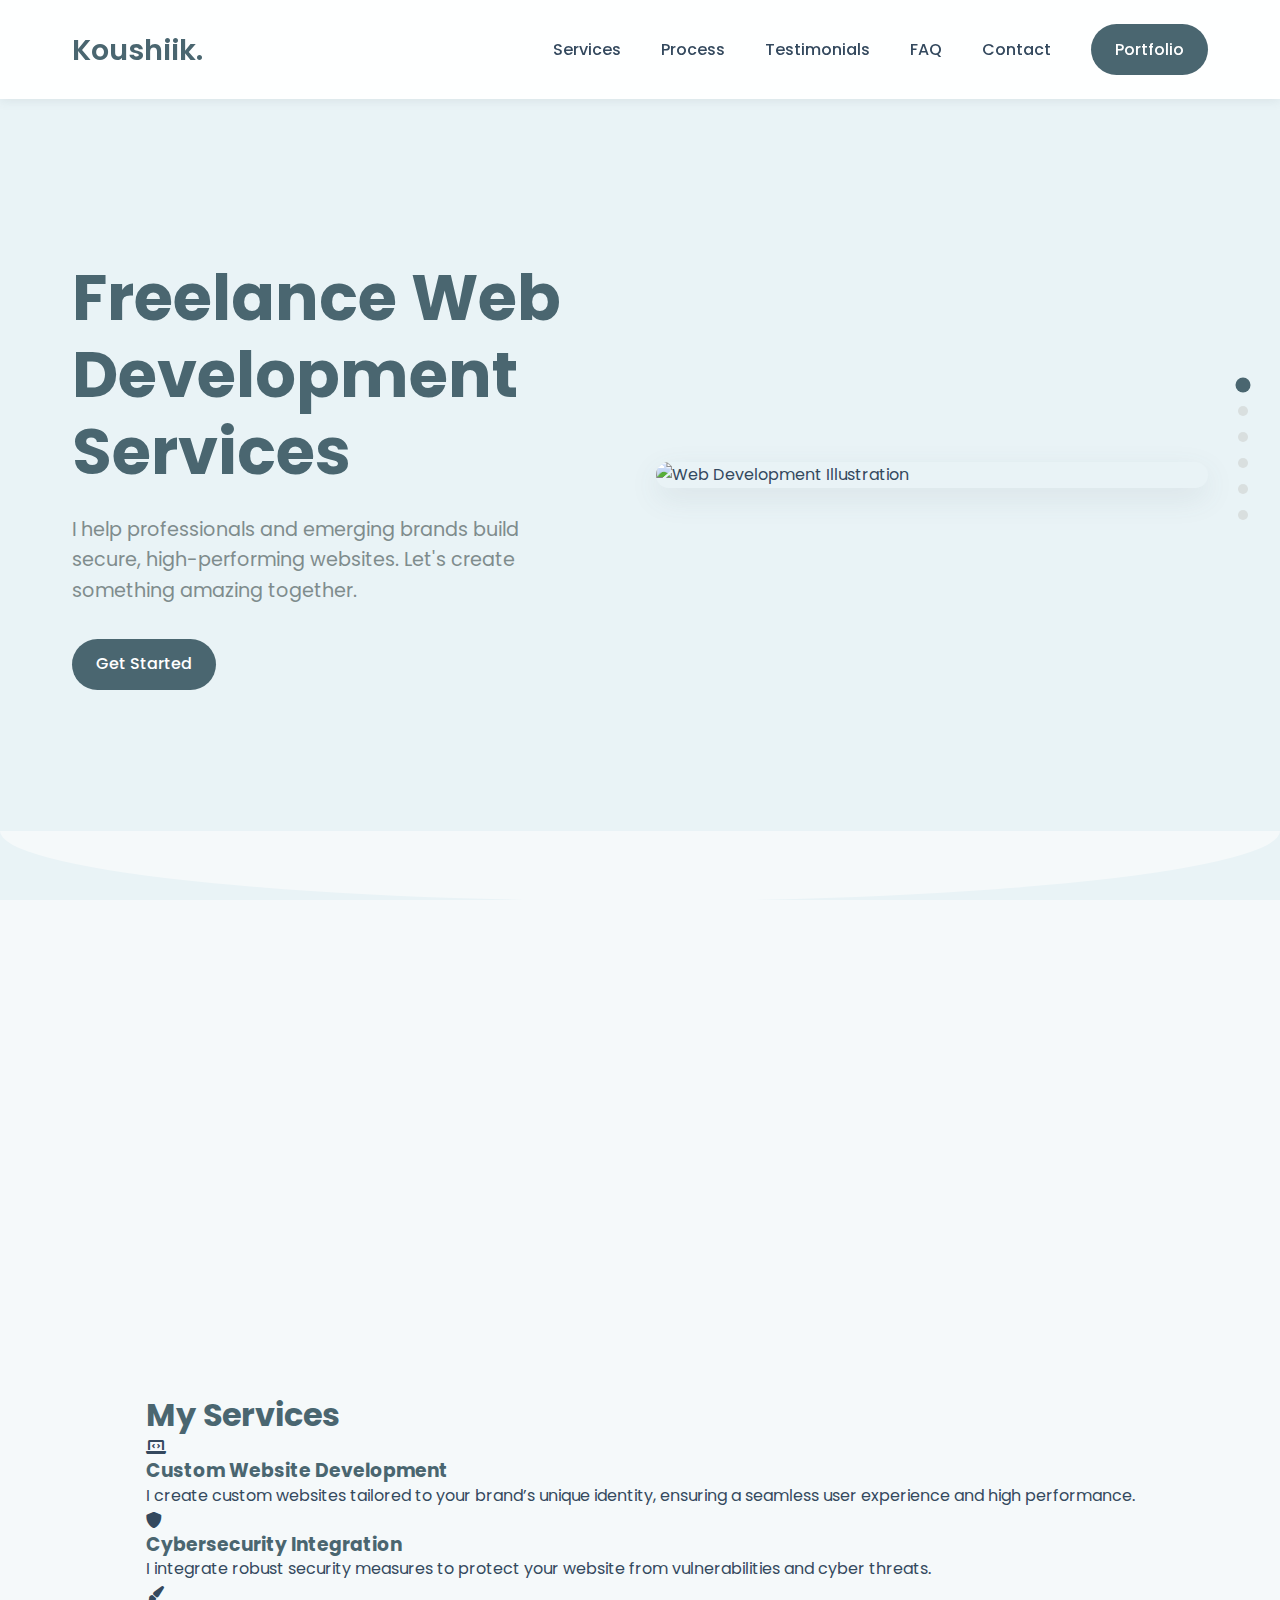
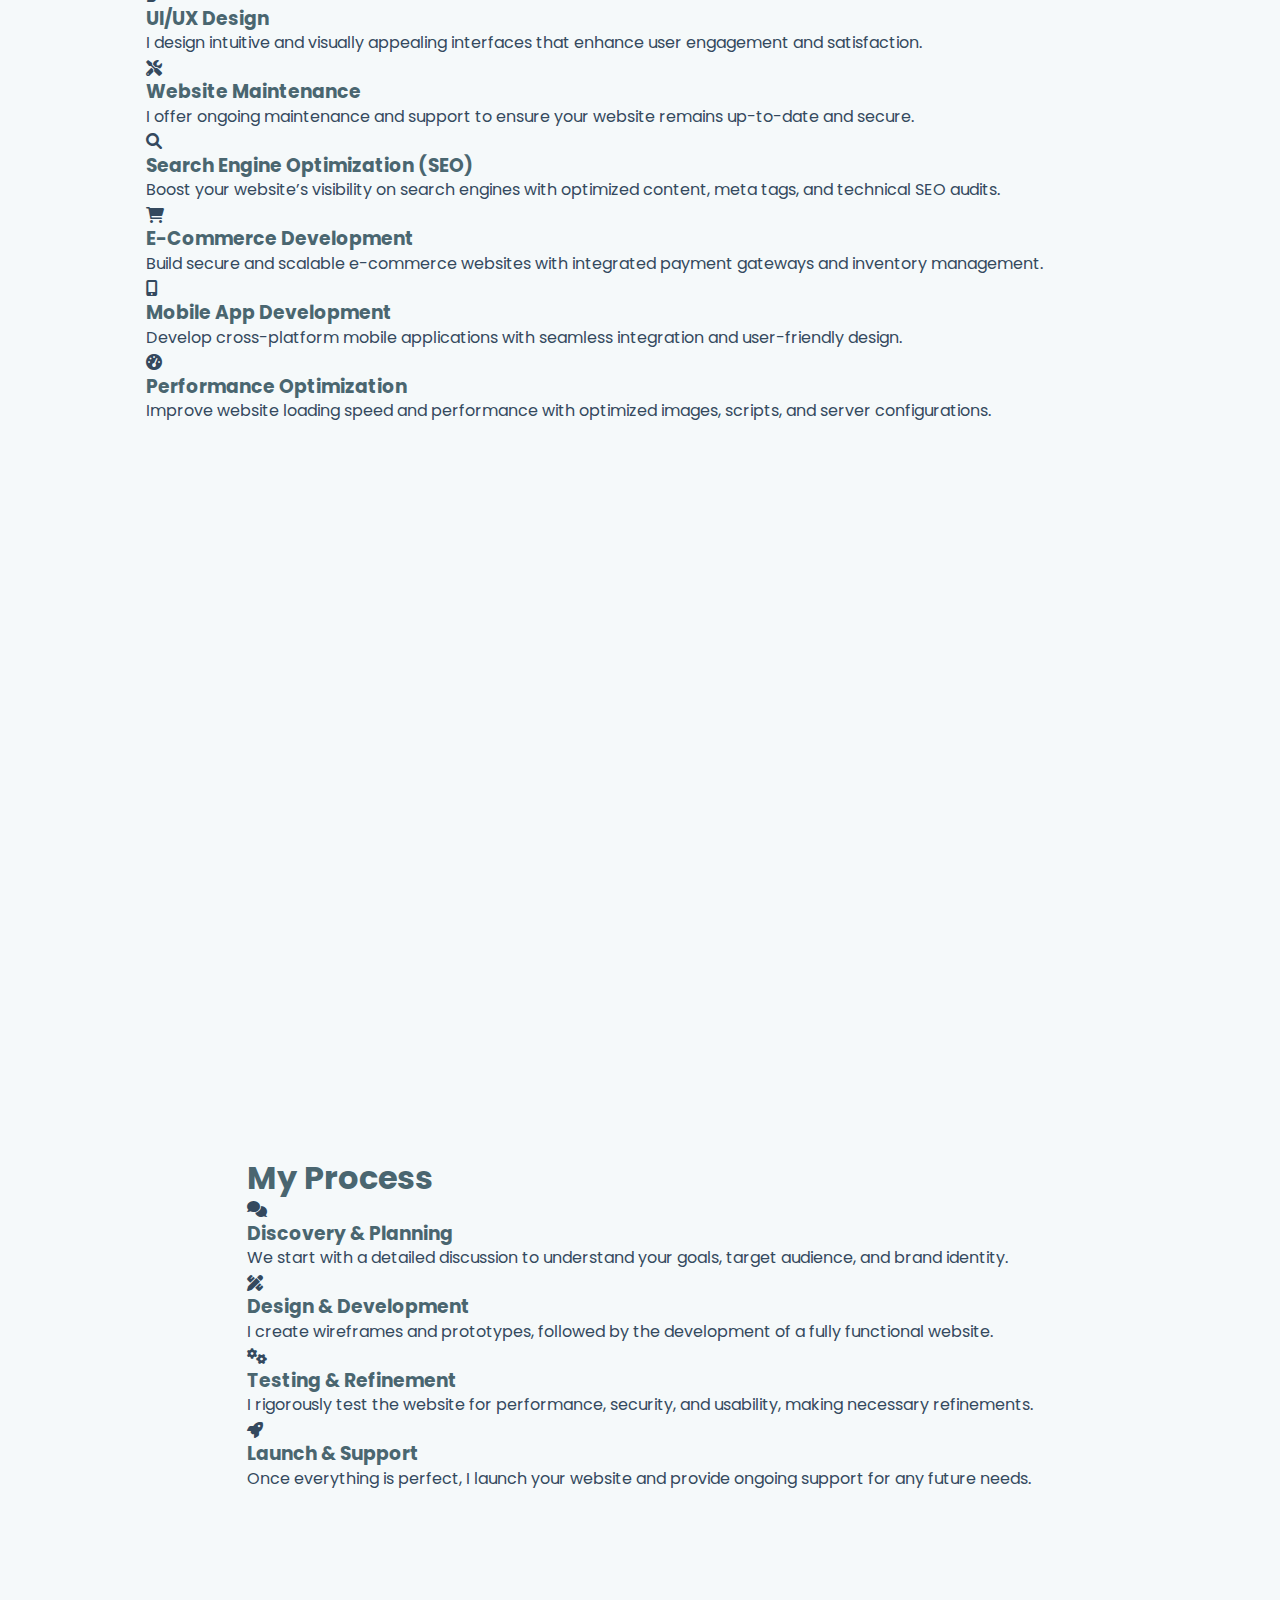
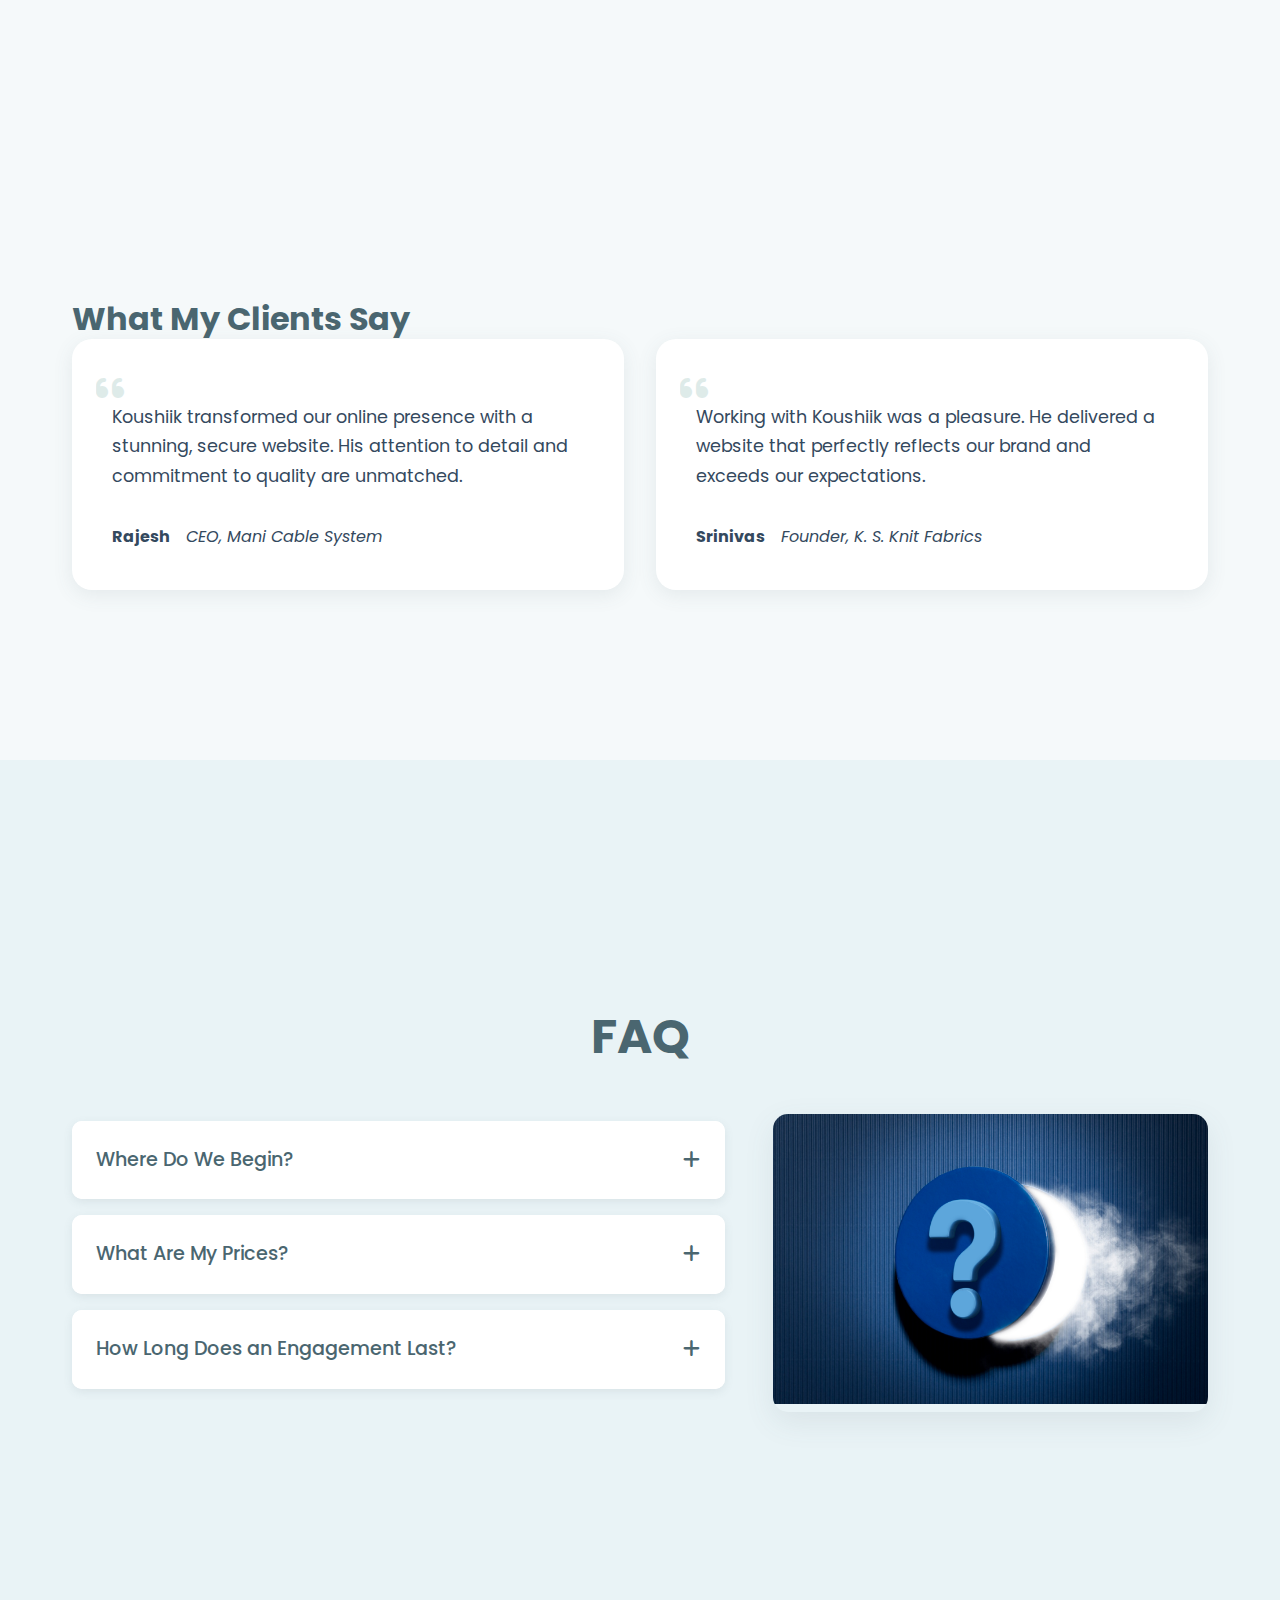
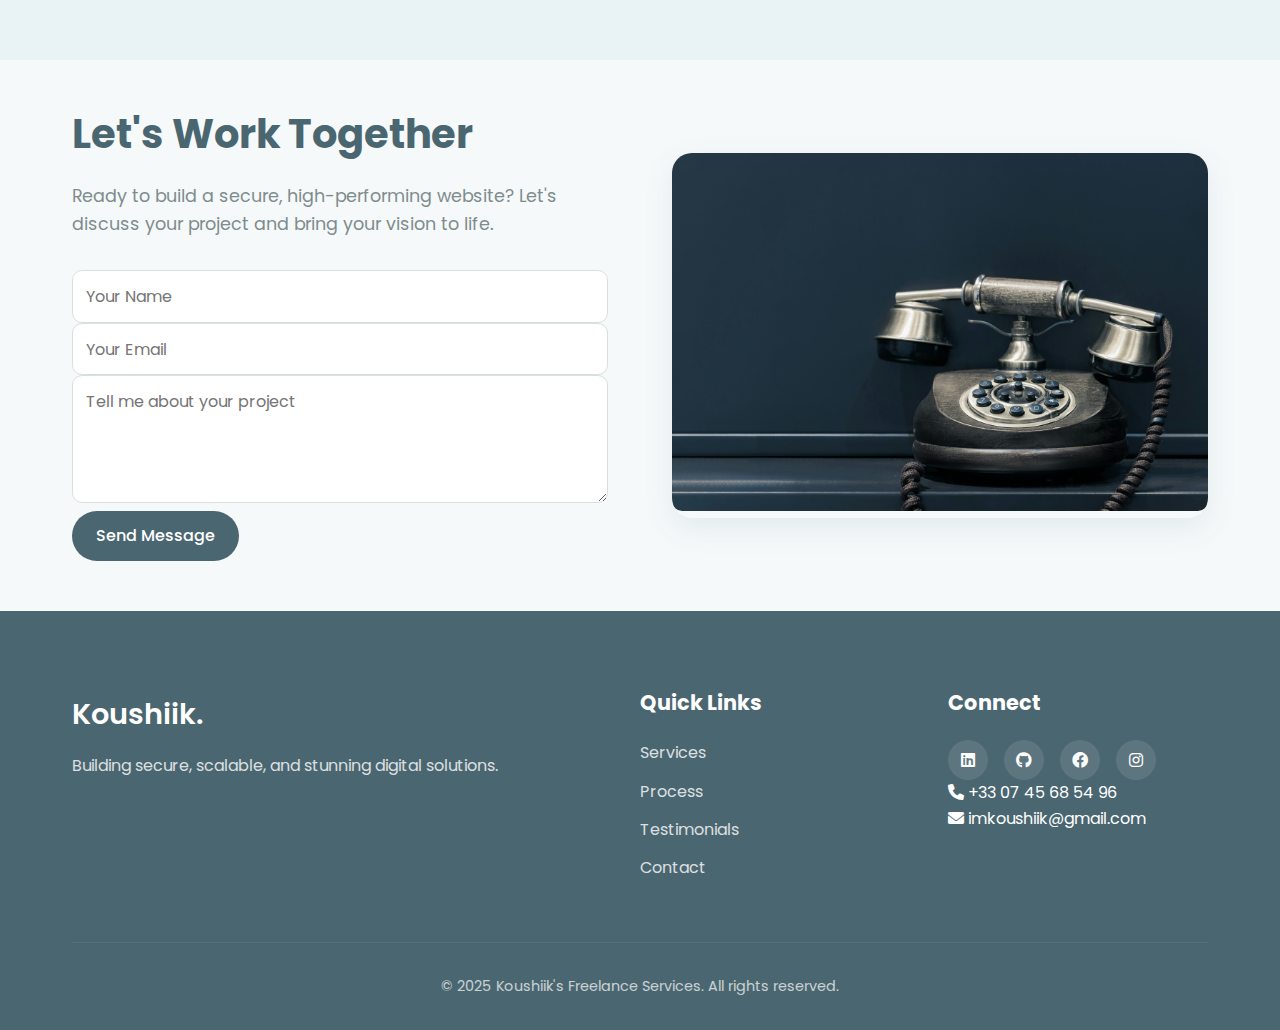
==== freelance.html @ 13364541 "New" ====
<!DOCTYPE html>
<html lang="en">
<head>
    <meta charset="UTF-8">
    <meta name="viewport" content="width=device-width, initial-scale=1.0">
    <title>Koushiik's Freelance Services | Web Development & Cybersecurity</title>
    <meta name="description" content="Freelance web developer and cybersecurity professional helping businesses build secure, high-performing websites. Let's create something amazing together.">
    <meta name="keywords" content="freelance web developer, cybersecurity, secure websites, web design, brand identity, professional developer">
    <meta name="author" content="Koushiik">
    <link rel="icon" type="image/png" href="/favicon.png">
    <link rel="apple-touch-icon" sizes="180x180" href="/apple-touch-icon.png">
    <link rel="canonical" href="https://yourwebsite.com/freelance">
    <link rel="stylesheet" href="styles.css">
    <link rel="stylesheet" href="https://cdnjs.cloudflare.com/ajax/libs/font-awesome/6.0.0/css/all.min.css">
    <link rel="preconnect" href="https://fonts.googleapis.com">
    <link rel="preconnect" href="https://fonts.gstatic.com" crossorigin>
    <link href="https://fonts.googleapis.com/css2?family=Poppins:wght@300;400;500;600;700&display=swap" rel="stylesheet">
</head>
<body>
    <!-- Section Navigation Dots -->
    <div class="section-dots">
        <div class="dot active" data-section="hero"></div>
        <div class="dot" data-section="services"></div>
        <div class="dot" data-section="process"></div>
        <div class="dot" data-section="feedback"></div>
        <div class="dot" data-section="faq"></div>
        <div class="dot" data-section="contact"></div>
    </div>

    <!-- Scroll to Top Button -->
    <div class="scroll-btn"><i class="fas fa-arrow-up"></i></div>

    <!-- Header -->
    <header>
        <nav>
            <div class="logo">Koushiik.</div>
            <div class="menu-toggle"><i class="fas fa-bars"></i></div>
            <div class="menu">
                <a href="#services">Services</a>
                <a href="#process">Process</a>
                <a href="#feedback">Testimonials</a>
                <a href="#faq">FAQ</a>
                <a href="#contact">Contact</a>
                <a href="index.html" class="btn primary-btn">Portfolio</a>
            </div>
        </nav>
    </header>

    <!-- Hero Section -->
    <section id="hero" class="hero">
        <div class="container">
            <div class="hero-container">
                <div class="hero-content">
                    <h1>Freelance Web Development Services</h1>
                    <p>I help professionals and emerging brands build secure, high-performing websites. Let's create something amazing together.</p>
                    <a href="#contact" class="btn primary-btn">Get Started</a>
                </div>
                <div class="hero-img">
                    <img src="img/web.jpg" alt="Web Development Illustration">
                </div>
            </div>
        </div>
        <div class="section-transition wave-transition"></div>
    </section>

    <!-- Services Section -->
    <section id="services" class="services">
        <div class="container">
            <h1>My Services</h1>
            <div class="services-grid">
                <div class="service-card">
                    <div class="service-icon"><i class="fas fa-laptop-code"></i></div>
                    <h3>Custom Website Development</h3>
                    <p>I create custom websites tailored to your brand’s unique identity, ensuring a seamless user experience and high performance.</p>
                </div>
                <div class="service-card">
                    <div class="service-icon"><i class="fas fa-shield-alt"></i></div>
                    <h3>Cybersecurity Integration</h3>
                    <p>I integrate robust security measures to protect your website from vulnerabilities and cyber threats.</p>
                </div>
                <div class="service-card">
                    <div class="service-icon"><i class="fas fa-paint-brush"></i></div>
                    <h3>UI/UX Design</h3>
                    <p>I design intuitive and visually appealing interfaces that enhance user engagement and satisfaction.</p>
                </div>
                <div class="service-card">
                    <div class="service-icon"><i class="fas fa-tools"></i></div>
                    <h3>Website Maintenance</h3>
                    <p>I offer ongoing maintenance and support to ensure your website remains up-to-date and secure.</p>
                </div>
                <div class="service-card">
                    <div class="service-icon"><i class="fas fa-search"></i></div>
                    <h3>Search Engine Optimization (SEO)</h3>
                    <p>Boost your website’s visibility on search engines with optimized content, meta tags, and technical SEO audits.</p>
                </div>
                <div class="service-card">
                    <div class="service-icon"><i class="fas fa-shopping-cart"></i></div>
                    <h3>E-Commerce Development</h3>
                    <p>Build secure and scalable e-commerce websites with integrated payment gateways and inventory management.</p>
                </div>
                <div class="service-card">
                    <div class="service-icon"><i class="fas fa-mobile-alt"></i></div>
                    <h3>Mobile App Development</h3>
                    <p>Develop cross-platform mobile applications with seamless integration and user-friendly design.</p>
                </div>
                <div class="service-card">
                    <div class="service-icon"><i class="fas fa-tachometer-alt"></i></div>
                    <h3>Performance Optimization</h3>
                    <p>Improve website loading speed and performance with optimized images, scripts, and server configurations.</p>
                </div>
            </div>
        </div>
    </section>

    <!-- Process Section -->
    <section id="process" class="process">
        <div class="container">
            <h1>My Process</h1>
            <div class="process-steps">
                <div class="step">
                    <div class="step-icon"><i class="fas fa-comments"></i></div>
                    <h3>Discovery & Planning</h3>
                    <p>We start with a detailed discussion to understand your goals, target audience, and brand identity.</p>
                </div>
                <div class="step">
                    <div class="step-icon"><i class="fas fa-pencil-ruler"></i></div>
                    <h3>Design & Development</h3>
                    <p>I create wireframes and prototypes, followed by the development of a fully functional website.</p>
                </div>
                <div class="step">
                    <div class="step-icon"><i class="fas fa-cogs"></i></div>
                    <h3>Testing & Refinement</h3>
                    <p>I rigorously test the website for performance, security, and usability, making necessary refinements.</p>
                </div>
                <div class="step">
                    <div class="step-icon"><i class="fas fa-rocket"></i></div>
                    <h3>Launch & Support</h3>
                    <p>Once everything is perfect, I launch your website and provide ongoing support for any future needs.</p>
                </div>
            </div>
        </div>
    </section>

    <!-- Feedback Section -->
    <section id="feedback" class="feedback">
        <div class="container">
            <h1>What My Clients Say</h1>
            <div class="testimonials-grid">
                <div class="testimonial">
                    <div class="testimonial-quote"><i class="fas fa-quote-left"></i></div>
                    <p class="testimonial-text">Koushiik transformed our online presence with a stunning, secure website. His attention to detail and commitment to quality are unmatched.</p>
                    <div class="testimonial-author">
                        <strong>Rajesh</strong>
                        <em>CEO, Mani Cable System</em>
                    </div>
                </div>
                <div class="testimonial">
                    <div class="testimonial-quote"><i class="fas fa-quote-left"></i></div>
                    <p class="testimonial-text">Working with Koushiik was a pleasure. He delivered a website that perfectly reflects our brand and exceeds our expectations.</p>
                    <div class="testimonial-author">
                        <strong>Srinivas</strong>
                        <em>Founder, K. S. Knit Fabrics</em>
                    </div>
                </div>
            </div>
        </div>
    </section>

    <!-- FAQ Section -->
    <section id="faq" class="faq">
        <div class="container">
            <h2>FAQ</h2>
            <div class="faq-content">
                <ul class="faq-list">
                    <li class="faq-item">
                        <div class="faq-question" onclick="toggleFAQ(this)">
                            <span>Where Do We Begin?</span>
                            <span class="faq-icon"><i class="fas fa-plus"></i></span>
                        </div>
                        <div class="faq-answer">
                            <p>We start with a discovery call to understand your needs, goals, and vision. From there, I'll create a tailored proposal outlining the scope, timeline, and investment for your project.</p>
                        </div>
                    </li>
                    <li class="faq-item">
                        <div class="faq-question" onclick="toggleFAQ(this)">
                            <span>What Are My Prices?</span>
                            <span class="faq-icon"><i class="fas fa-plus"></i></span>
                        </div>
                        <div class="faq-answer">
                            <p>Projects typically range from $1,000 to $5,000 depending on complexity, features required, and timeline. I offer flexible payment plans to accommodate different budgets.</p>
                        </div>
                    </li>
                    <li class="faq-item">
                        <div class="faq-question" onclick="toggleFAQ(this)">
                            <span>How Long Does an Engagement Last?</span>
                            <span class="faq-icon"><i class="fas fa-plus"></i></span>
                        </div>
                        <div class="faq-answer">
                            <p>Most website projects take 4-8 weeks from start to finish, depending on the complexity and how quickly feedback is provided. I'll provide a detailed timeline during our initial consultation.</p>
                        </div>
                    </li>
                </ul>
                <div class="faq-img">
                    <img src="img/Faq.jpg" alt="Person typing on a laptop">
                </div>
            </div>
        </div>
    </section>

    <!-- Contact Section -->
    <section id="contact" class="contact">
        <div class="container">
            <div class="contact-wrapper">
                <div class="contact-content">
                    <h2>Let's Work Together</h2>
                    <p>Ready to build a secure, high-performing website? Let's discuss your project and bring your vision to life.</p>
                    <form action="https://formspree.io/f/movjoozv" method="POST">
                        <div class="form-group">
                            <input type="text" name="name" placeholder="Your Name" required>
                        </div>
                        <div class="form-group">
                            <input type="email" name="email" placeholder="Your Email" required>
                        </div>
                        <div class="form-group">
                            <textarea name="message" placeholder="Tell me about your project" rows="4" required></textarea>
                        </div>
                        <!-- Optional: Custom Subject Line -->
                        <input type="hidden" name="_subject" value="New message from your website - freelance!">
                        <!-- Optional: Honeypot Field for Spam Protection -->
                        <input type="text" name="_gotcha" style="display:none;">
                        <!-- Optional: Redirect to a Thank You Page -->
                        <input type="hidden" name="_next" value="https://koushiik.online/thankyou">
                        <button type="submit" class="btn primary-btn">Send Message</button>
                    </form>
                </div>
                <div class="contact-img">
                    <img src="img/Contact.jpg" alt="Contact Illustration">
                </div>
            </div>
        </div>
    </section>

    <!-- Footer -->
    <footer>
        <div class="container">
            <div class="footer-content">
                <div class="footer-logo">
                    <div class="logo">Koushiik.</div>
                    <p>Building secure, scalable, and stunning digital solutions.</p>
                </div>
                <div class="footer-links">
                    <h3>Quick Links</h3>
                    <ul>
                        <li><a href="#services">Services</a></li>
                        <li><a href="#process">Process</a></li>
                        <li><a href="#feedback">Testimonials</a></li>
                        <li><a href="#contact">Contact</a></li>
                    </ul>
                </div>
                <div class="footer-social">
                    <h3>Connect</h3>
                    <div class="social-icons">
                        <a href="https://www.linkedin.com/in/iamkoushiik/"><i class="fab fa-linkedin"></i></a>
                        <a href="https://github.com/Koushiik-Vadivel"><i class="fab fa-github"></i></a>
                        <a href="https://www.facebook.com/koushiik.vadivel/"><i class="fab fa-facebook"></i></a>
                        <a href="https://www.instagram.com/k.sh.k_v/"><i class="fab fa-instagram"></i></a>
                    </div>
                    <div class="contact-info">
                        <p><i class="fas fa-phone"></i> <a href="tel:+33 0745685496">+33 07 45 68 54 96</a></p>
                        <p><i class="fas fa-envelope"></i> <a href="mailto:imkoushiik@gmail.com">imkoushiik@gmail.com</a></p>
                    </div>
                </div>
            </div>
            <div class="footer-bottom">
                <p>&copy; 2025 Koushiik's Freelance Services. All rights reserved.</p>
            </div>
        </div>
    </footer>
    <script src="script.js"></script>
</body>
</html>
---- styles.css ----
/* Global Styles */
:root {
    --primary: #4a6670;
    --primary-light: #7a96a0;
    --secondary: #d9dfdf;
    --accent: #bfd8d5;
    --light: #e9f3f6;
    --lighter: #f5f9fa;
    --dark: #2c3e50;
    --text: #34495e;
    --text-light: #7f8c8d;
    --shadow: rgba(74, 102, 112, 0.1);
}

* {
    margin: 0;
    padding: 0;
    box-sizing: border-box;
    font-family: 'Poppins', sans-serif;
}

html {
    scroll-behavior: smooth;
}

body {
    color: var(--text);
    line-height: 1.6;
    background-color: var(--lighter);
    overflow-x: hidden;
}

a {
    text-decoration: none;
    color: inherit;
    transition: all 0.3s ease;
}

a:hover {
    color: var(--primary);
}

.container {
    max-width: 1200px;
    margin: 0 auto;
    padding: 0 2rem;
    height: 100%;
    display: flex;
    flex-direction: column;
    justify-content: center;
}

.btn {
    display: inline-block;
    padding: 0.8rem 1.5rem;
    border-radius: 50px;
    font-size: 1rem;
    font-weight: 500;
    cursor: pointer;
    transition: all 0.3s ease;
    border: none;
}

.primary-btn {
    background-color: var(--primary);
    color: white;
}

.primary-btn:hover {
    background-color: var(--primary-light);
    color: white;
    transform: translateY(-3px);
    box-shadow: 0 5px 15px var(--shadow);
}

/* Section Styles */
section {
    min-height: 100vh;
    position: relative;
    display: flex;
    align-items: center;
    overflow: hidden;
    padding: 30px 0;
}

#about {
    min-height: 70vh !important;
}

#resume {
    min-height: 20vh !important;
}

#education {
    min-height: 70vh !important;
}

#stats {
    min-height: 80vh !important;
}

#certifications {
    min-height: 60vh !important;
}

#languages {
    min-height: 50vh !important;
}

#internship {
    min-height: 50vh !important;
}

#contact {
    min-height: 60vh !important;
}

#feedback {
    min-height: 70vh !important;
}

#process {
    min-height: 90vh !important;
}

#services {
    min-height: 180vh !important;
}

h1, h2, h3, h4, h5, h6 {
    color: var(--primary);
    line-height: 1.2;
}

/* Header */
header {
    position: fixed;
    top: 0;
    left: 0;
    width: 100%;
    padding: 1.5rem 0;
    background-color: rgba(255, 255, 255, 0.95);
    z-index: 1000;
    box-shadow: 0 2px 10px var(--shadow);
    transition: all 0.3s ease;
}

header.scrolled {
    padding: 1rem 0;
}

nav {
    display: flex;
    justify-content: space-between;
    align-items: center;
    max-width: 1200px;
    margin: 0 auto;
    padding: 0 2rem;
}

.logo {
    font-size: 1.8rem;
    font-weight: 600;
    color: var(--primary);
}

.menu {
    display: flex;
    gap: 2.5rem;
    align-items: center;
}

.menu a {
    position: relative;
    font-weight: 500;
}

.menu a::after {
    content: '';
    position: absolute;
    bottom: -5px;
    left: 0;
    width: 0;
    height: 2px;
    background-color: var(--primary);
    transition: width 0.3s ease;
}

.menu a:hover::after {
    width: 100%;
}

.menu-toggle {
    display: none;
    font-size: 1.5rem;
    cursor: pointer;
    color: var(--primary);
}

/* Section Navigation Dots */
.section-dots {
    position: fixed;
    right: 2rem;
    top: 50%;
    transform: translateY(-50%);
    display: flex;
    flex-direction: column;
    gap: 1rem;
    z-index: 100;
}

.dot {
    width: 10px;
    height: 10px;
    border-radius: 50%;
    background-color: var(--secondary);
    cursor: pointer;
    transition: all 0.3s ease;
}

.dot.active {
    background-color: var(--primary);
    transform: scale(1.5);
}

/* Scroll Button */
.scroll-btn {
    position: fixed;
    bottom: 2rem;
    right: 2rem;
    width: 50px;
    height: 50px;
    background-color: var(--primary);
    color: white;
    border-radius: 50%;
    display: flex;
    align-items: center;
    justify-content: center;
    cursor: pointer;
    opacity: 0;
    transition: all 0.3s ease;
    z-index: 100;
    box-shadow: 0 4px 10px var(--shadow);
}

.scroll-btn.visible {
    opacity: 1;
}

.scroll-btn:hover {
    background-color: var(--primary-light);
    transform: translateY(-3px);
}

/* Section Transitions */
.section-transition {
    position: absolute;
    bottom: 0;
    left: 0;
    width: 100%;
    height: 70px;
    z-index: 10;
}

.wave-transition {
    background-color: var(--lighter);
    border-radius: 0 0 50% 50% / 0 0 100% 100%;
    transform: translateY(1px);
}

/* Hero Section */
.hero {
    background-color: var(--light);
    padding-top: 80px;
}

.hero-container {
    display: grid;
    grid-template-columns: 1fr 1fr;
    align-items: center;
    gap: 2rem;
}

.hero-content h1 {
    font-size: 4rem;
    margin-bottom: 1.5rem;
}

.hero-content p {
    font-size: 1.2rem;
    margin-bottom: 2rem;
    color: var(--text-light);
    max-width: 90%;
}

.hero-img {
    border-radius: 20px;
    overflow: hidden;
    box-shadow: 0 10px 30px var(--shadow);
    max-height: 70vh;
}

.hero-img img {
    width: 100%;
    height: 100%;
    object-fit: cover;
}

/* About Section */
.about {
    background-color: var(--lighter);
}

.about-container {
    display: grid;
    grid-template-columns: 1fr 1fr;
    align-items: center;
    gap: 4rem;
}

.about-img {
    border-radius: 20px;
    overflow: hidden;
    box-shadow: 0 10px 30px var(--shadow);
    max-height: 60vh;
}

.about-img img {
    width: 100%;
    height: 100%;
    object-fit: cover;
}

.about-content h2 {
    font-size: 3rem;
    margin-bottom: 1.5rem;
}

.about-content p {
    margin-bottom: 1rem;
    color: var(--text);
}

/* Stats Section */
.stats {
    background-color: var(--primary);
    color: white;
}

.stats-container {
    display: grid;
    grid-template-columns: repeat(3, 1fr);
    gap: 3rem;
    text-align: center;
}

.stat-item {
    display: flex;
    flex-direction: column;
    align-items: center;
    padding: 2rem;
    background-color: rgba(255, 255, 255, 0.1);
    border-radius: 15px;
    transition: transform 0.3s ease;
}

.stat-item:hover {
    transform: translateY(-10px);
    background-color: rgba(255, 255, 255, 0.15);
}

.stat-icon {
    width: 80px;
    height: 80px;
    border: 2px solid rgba(255, 255, 255, 0.3);
    border-radius: 50%;
    display: flex;
    align-items: center;
    justify-content: center;
    margin-bottom: 1.5rem;
    font-size: 2rem;
    transition: all 0.3s ease;
    background-color: rgba(255, 255, 255, 0.1);
}

.stat-item:hover .stat-icon {
    background-color: rgba(255, 255, 255, 0.2);
    transform: scale(1.1);
}

.stat-title {
    font-size: 1.5rem;
    margin-bottom: 0.5rem;
    font-weight: 600;
}

.stat-subtitle {
    font-size: 1rem;
    opacity: 0.8;
}

/* Education Section */
.education {
    background-color: var(--light);
    padding: 50px 0;
}

.education h2 {
    text-align: center;
    margin-bottom: 40px;
    font-size: 2.5rem;
}

.education-grid {
    display: grid;
    grid-template-columns: repeat(auto-fit, minmax(300px, 1fr));
    gap: 30px;
    padding: 0 20px;
}

.education-card {
    background: #fff;
    padding: 20px;
    border-radius: 10px;
    box-shadow: 0 4px 8px rgba(0, 0, 0, 0.1);
    text-align: center;
    transition: transform 0.3s ease, box-shadow 0.3s ease;
}

.education-card:hover {
    transform: translateY(-10px);
    box-shadow: 0 8px 16px rgba(0, 0, 0, 0.2);
}

.education-icon {
    font-size: 2rem;
    color: var(--primary);
    margin-bottom: 15px;
}

.education-card h3 {
    font-size: 1.5rem;
    color: var(--primary);
    margin-bottom: 10px;
}

.education-card p {
    font-size: 1rem;
    color: var(--text-light);
    line-height: 1.6;
    margin-bottom: 10px;
}

.education-card strong {
    color: var(--primary);
}

.education-card em {
    font-style: italic;
    color: var(--text-light);
}

.education-card a {
    color: var(--primary);
    text-decoration: none;
    transition: color 0.3s ease;
}

.education-card a:hover {
    color: var(--dark);
    text-decoration: underline;
}

/* Projects Section */
.projects {
    background-color: var(--lighter);
    padding: 6rem 0;
}

.projects-content {
    text-align: center;
}

.projects h2 {
    font-size: 3rem;
    margin-bottom: 3rem;
}

.projects-grid {
    display: grid;
    grid-template-columns: repeat(3, 1fr);
    gap: 2rem;
}

.project-card {
    background-color: white;
    border-radius: 15px;
    overflow: hidden;
    box-shadow: 0 5px 20px var(--shadow);
    transition: transform 0.3s ease;
    height: 100%;
    display: flex;
    flex-direction: column;
}

.project-card:hover {
    transform: translateY(-10px);
    box-shadow: 0 15px 30px var(--shadow);
}

.project-img {
    overflow: hidden;
    height: 200px;
}

.project-img img {
    width: 100%;
    height: 100%;
    object-fit: cover;
    transition: transform 0.5s ease;
}

.project-card:hover .project-img img {
    transform: scale(1.05);
}

.project-title {
    font-size: 1.6rem;
    margin: 1.5rem 0 0.5rem;
    font-weight: 600;
    padding: 0 1.5rem;
    color: var(--primary);
}

.project-subtitle {
    font-size: 1.1rem;
    color: var(--primary-light);
    padding: 0 1.5rem;
    margin-bottom: 1rem;
}

.project-desc {
    padding: 0 1.5rem;
    margin-bottom: 1.5rem;
    flex-grow: 1;
    color: var(--text-light);
    line-height: 1.6;
    font-size: 1rem;
}

.project-link {
    padding: 0 1.5rem 1.5rem;
    font-weight: 600;
    color: var(--primary);
    display: flex;
    align-items: center;
    gap: 0.5rem;
}

.project-link i {
    transition: transform 0.3s ease;
}

.project-link:hover i {
    transform: translateX(5px);
}

/* Testimonials Section */
.testimonials {
    background-color: var(--light);
}

.testimonials h2 {
    font-size: 3rem;
    margin-bottom: 3rem;
    text-align: center;
}

.testimonials-grid {
    display: grid;
    grid-template-columns: repeat(2, 1fr);
    gap: 2rem;
}

.testimonial {
    padding: 2.5rem;
    background-color: white;
    border-radius: 20px;
    box-shadow: 0 5px 20px var(--shadow);
    transition: transform 0.3s ease;
    position: relative;
}

.testimonial:hover {
    transform: translateY(-5px);
    box-shadow: 0 10px 30px var(--shadow);
}

.testimonial-quote {
    position: absolute;
    top: 1.5rem;
    left: 1.5rem;
    font-size: 2rem;
    color: var(--accent);
    opacity: 0.5;
}

.testimonial-text {
    font-size: 1.1rem;
    margin: 1.5rem 0 2rem;
    color: var(--text);
    line-height: 1.7;
}

.testimonial-text strong {
    font-size: 1.2rem;
    color: var(--primary);
}

.testimonial-text em {
    font-style: normal;
    color: var(--text-light);
    display: block;
    margin-bottom: 0.5rem;
}

.testimonial-author {
    display: flex;
    align-items: center;
    gap: 1rem;
}

/* Internship Section */
.internship {
    background-color: var(--lighter);
    padding: 50px 0;
}

.internship h2 {
    text-align: center;
    margin-bottom: 40px;
    font-size: 2.5rem;
    color: var(--primary);
}

.internship-content {
    max-width: 800px;
    margin: 0 auto;
    padding: 0 20px;
    text-align: left;
}

.internship-content h3 {
    font-size: 1.8rem;
    color: var(--primary);
    margin-bottom: 10px;
}

.internship-content .location,
.internship-content .duration {
    font-size: 1.1rem;
    color: var(--text-light);
    margin-bottom: 10px;
    display: flex;
    align-items: center;
    gap: 0.5rem;
}

.internship-content .location i,
.internship-content .duration i {
    color: var(--primary);
}

.internship-details {
    margin-top: 20px;
}

.internship-details p {
    font-size: 1.1rem;
    color: var(--text);
    line-height: 1.8;
    margin-bottom: 1.5rem;
}

.internship-details ul {
    list-style: none;
    padding: 0;
    margin-bottom: 1.5rem;
}

.internship-details ul li {
    font-size: 1rem;
    color: var(--text);
    margin-bottom: 0.8rem;
    padding-left: 1.5rem;
    position: relative;
}

.internship-details ul li::before {
    content: "▹";
    position: absolute;
    left: 0;
    color: var(--primary);
}

.internship-details strong {
    color: var(--primary);
}

/* Languages Section */
.languages {
    background-color: var(--light);
    padding: 50px 0;
}

.languages h2 {
    text-align: center;
    margin-bottom: 40px;
    font-size: 2.5rem;
    color: var(--primary);
}

.languages-grid {
    max-width: 600px;
    margin: 0 auto;
    padding: 0 20px;
}

.language-item {
    margin-bottom: 20px;
}

.language-item p {
    font-size: 1.1rem;
    color: var(--text);
    margin-bottom: 10px;
}

.language-bar {
    width: 100%;
    height: 10px;
    background-color: var(--secondary);
    border-radius: 5px;
    overflow: hidden;
}

.language-progress {
    height: 100%;
    background-color: var(--primary);
    border-radius: 5px;
}

/* Skills Section */
.skills {
    background-color: var(--light);
    padding: 6rem 0;
}

.skills h2 {
    font-size: 3rem;
    text-align: center;
    margin-bottom: 3rem;
}

.skills-grid {
    display: grid;
    grid-template-columns: repeat(3, 1fr);
    gap: 2rem;
}

.skill-card {
    background-color: white;
    border-radius: 15px;
    padding: 2rem;
    text-align: center;
    box-shadow: 0 5px 20px var(--shadow);
    transition: transform 0.3s ease;
}

.skill-card:hover {
    transform: translateY(-10px);
    box-shadow: 0 15px 30px var(--shadow);
}

.skill-icon {
    font-size: 2.5rem;
    color: var(--primary);
    margin-bottom: 1rem;
}

.skill-card h3 {
    font-size: 1.5rem;
    margin-bottom: 1rem;
    color: var(--primary);
}

.skill-card p {
    font-size: 1rem;
    color: var(--text-light);
}

/* Certifications Section */
.certifications {
    background-color: var(--lighter);
}

.certifications h2 {
    font-size: 3rem;
    text-align: center;
    margin-bottom: 3rem;
}

.certifications-grid {
    display: grid;
    grid-template-columns: repeat(auto-fit, minmax(300px, 1fr));
    gap: 2.5rem;
}

.certification-card, .publication-card {
    background-color: white;
    border-radius: 15px;
    padding: 2rem;
    box-shadow: 0 5px 20px var(--shadow);
    transition: transform 0.3s ease;
    display: flex;
    flex-direction: column;
    justify-content: space-between;
}

.certification-card:hover, .publication-card:hover {
    transform: translateY(-10px);
    box-shadow: 0 15px 30px var(--shadow);
}

.certification-card h3, .publication-card h3 {
    font-size: 1.5rem;
    margin-bottom: 1.5rem;
    color: var(--primary);
}

.certification-card ul, .publication-card ul {
    list-style: none;
    padding: 0;
    margin-bottom: 1.5rem;
}

.certification-card li, .publication-card li {
    font-size: 1rem;
    color: var(--text-light);
    margin-bottom: 0.8rem;
}

.button-container {
    margin-top: auto;
    text-align: center;
}

.button-container .btn {
    display: inline-block;
    margin-top: 1.5rem;
}

/* Contact Section */
.contact {
    background-color: var(--lighter);
    padding: 50px 0;
}

.contact h2 {
    font-size: 2.5rem;
    color: var(--primary);
    margin-bottom: 1.5rem;
    text-align: left;
}

.contact p {
    font-size: 1.1rem;
    color: var(--text-light);
    margin-bottom: 2rem;
    text-align: left;
}

.contact-wrapper {
    display: grid;
    grid-template-columns: 1fr 1fr;
    gap: 4rem;
    align-items: center;
}

.contact-form {
    display: grid;
    gap: 1.5rem;
}

.form-group input,
.form-group textarea {
    width: 100%;
    padding: 0.8rem;
    border: 1px solid var(--secondary);
    border-radius: 10px;
    background-color: white;
    font-size: 1rem;
    transition: all 0.3s ease;
    color: var(--text);
}

.form-group input:focus,
.form-group textarea:focus {
    outline: none;
    border-color: var(--primary);
    box-shadow: 0 0 0 3px rgba(74, 102, 112, 0.1);
}

.contact-img {
    border-radius: 20px;
    overflow: hidden;
    box-shadow: 0 10px 30px var(--shadow);
    max-height: 60vh;
}

.contact-img img {
    width: 100%;
    height: 100%;
    object-fit: cover;
    border-radius: 10px;
}

/* Responsive Design */
@media (max-width: 992px) {
    .contact-wrapper {
        grid-template-columns: 1fr;
    }

    .contact-img {
        display: none;
    }
}

/* FAQ Section */
.faq {
    background-color: var(--light);
}

.faq h2 {
    font-size: 3rem;
    text-align: center;
    margin-bottom: 3rem;
}

.faq-content {
    display: grid;
    grid-template-columns: 3fr 2fr;
    gap: 3rem;
    align-items: center;
}

.faq-list {
    list-style: none;
}

.faq-item {
    margin-bottom: 1rem;
    border-radius: 10px;
    overflow: hidden;
    box-shadow: 0 3px 10px var(--shadow);
    background-color: white;
}

.faq-question {
    display: flex;
    justify-content: space-between;
    padding: 1.5rem;
    font-size: 1.2rem;
    font-weight: 500;
    cursor: pointer;
    color: var(--primary);
    background-color: white;
    transition: all 0.3s ease;
}

.faq-question:hover {
    background-color: rgba(74, 102, 112, 0.05);
}

.faq-icon {
    transition: transform 0.3s ease;
}

.faq-item.active .faq-icon {
    transform: rotate(45deg);
}

.faq-answer {
    padding: 0 1.5rem;
    max-height: 0;
    overflow: hidden;
    transition: all 0.3s ease;
    background-color: white;
}

.faq-item.active .faq-answer {
    padding: 0 1.5rem 1.5rem;
    max-height: 300px;
}

.faq-img {
    border-radius: 15px;
    overflow: hidden;
    box-shadow: 0 10px 30px var(--shadow);
}

.faq-img img {
    width: 100%;
    height: 100%;
    object-fit: cover;
}

/* Resume Section */
.resume {
    background-color: var(--primary);
    padding: 50px 0;
    display: flex;
    justify-content: center;
    align-items: center;
    min-height: 20vh; /* Adjust height as needed */
}

.resume-content {
    text-align: center;
    max-width: 800px;
    margin: 0 auto;
    padding: 0 20px;
}

.resume-content h2 {
    font-size: 2.5rem;
    margin-bottom: 1rem;
    color: var(--light);
}

.resume-content p {
    font-size: 1.1rem;
    color: var(--accent);
    margin-bottom: 1.5rem;
}

.resume-content .btn {
    display: inline-block;
    margin-top: 1.5rem;
    background-color: var(--light); 
    color: var(--primary); 
    border: 2px solid var(--primary);
    transition: all 0.3s ease;
}

.resume-content .btn:hover {
    transform: translateY(-3px);
    box-shadow: 0 5px 15px var(--shadow);
}

/* Footer */
footer {
    background-color: var(--primary);
    color: white;
    padding: 5rem 0 2rem;
}

.footer-content {
    display: grid;
    grid-template-columns: 2fr 1fr 1fr;
    gap: 3rem;
    margin-bottom: 3rem;
}

.footer-logo .logo {
    color: white;
    margin-bottom: 1rem;
}

.footer-logo p {
    opacity: 0.8;
    margin-bottom: 1rem;
}

.footer-links h3, 
.footer-social h3 {
    color: white;
    margin-bottom: 1.5rem;
    font-size: 1.3rem;
}

.footer-links ul {
    list-style: none;
}

.footer-links li {
    margin-bottom: 0.8rem;
}

.footer-links a {
    opacity: 0.8;
    transition: all 0.3s ease;
}

.footer-links a:hover {
    opacity: 1;
    color: var(--accent);
    text-decoration: underline;
}

.social-icons {
    display: flex;
    gap: 1rem;
}

.social-icons a {
    width: 40px;
    height: 40px;
    border-radius: 50%;
    background-color: rgba(255, 255, 255, 0.1);
    display: flex;
    align-items: center;
    justify-content: center;
    transition: all 0.3s ease;
}

.social-icons a:hover {
    background-color: rgba(255, 255, 255, 0.2);
    transform: translateY(-3px);
}

.footer-bottom {
    border-top: 1px solid rgba(255, 255, 255, 0.1);
    padding-top: 2rem;
    text-align: center;
    font-size: 0.9rem;
    opacity: 0.7;
}

/* Media Queries */
@media (max-width: 1200px) {
    .hero-content h1 {
        font-size: 3.5rem;
    }
    
    .about-content h2,
    .projects h2,
    .testimonials h2,
    .contact-content h2,
    .faq h2 {
        font-size: 2.5rem;
    }
}

@media (max-width: 992px) {
    .hero-container {
        grid-template-columns: 1fr;
    }
    
    .about-container {
        grid-template-columns: 1fr;
    }
    
    .projects-grid {
        grid-template-columns: repeat(2, 1fr);
    }
    
    .stats-container {
        grid-template-columns: 1fr;
        max-width: 500px;
        margin: 0 auto;
    }
    
    .testimonials-grid {
        grid-template-columns: 1fr;
        max-width: 600px;
        margin: 0 auto;
    }
    
    .contact-wrapper {
        grid-template-columns: 1fr;
    }
    
    .contact-img {
        display: none;
    }
    
    .faq-content {
        grid-template-columns: 1fr;
    }
    
    .faq-img {
        display: none;
    }
    
    .footer-content {
        grid-template-columns: 1fr;
        gap: 2rem;
    }
    
    .hero-img {
        order: -1;
    }
    
    .about-img {
        order: -1;
    }
    
    .section-dots {
        display: none;
    }
}

@media (max-width: 768px) {
    .menu {
        position: fixed;
        top: 0;
        right: -100%;
        width: 70%;
        height: 100vh;
        background-color: white;
        flex-direction: column;
        justify-content: center;
        align-items: center;
        transition: all 0.5s ease;
        z-index: 1000;
        box-shadow: -5px 0 15px var(--shadow);
    }
    
    .menu.active {
        right: 0;
    }
    
    .menu-toggle {
        display: block;
        z-index: 1001;
    }
    
    .projects-grid {
        grid-template-columns: 1fr;
        max-width: 450px;
        margin: 0 auto;
    }
    
    .hero-content h1 {
        font-size: 2.8rem;
    }
}

@media (max-width: 576px) {
    h1, h2, h3 {
        text-align: center;
    }
    
    .hero-content p {
        text-align: center;
        margin-left: auto;
        margin-right: auto;
    }
    
    .hero-content .btn {
        display: block;
        margin: 0 auto;
    }
    
    .about-content p {
        text-align: center;
    }
    
    .logo {
        font-size: 1.5rem;
    }
    
    .menu {
        width: 100%;
    }
}
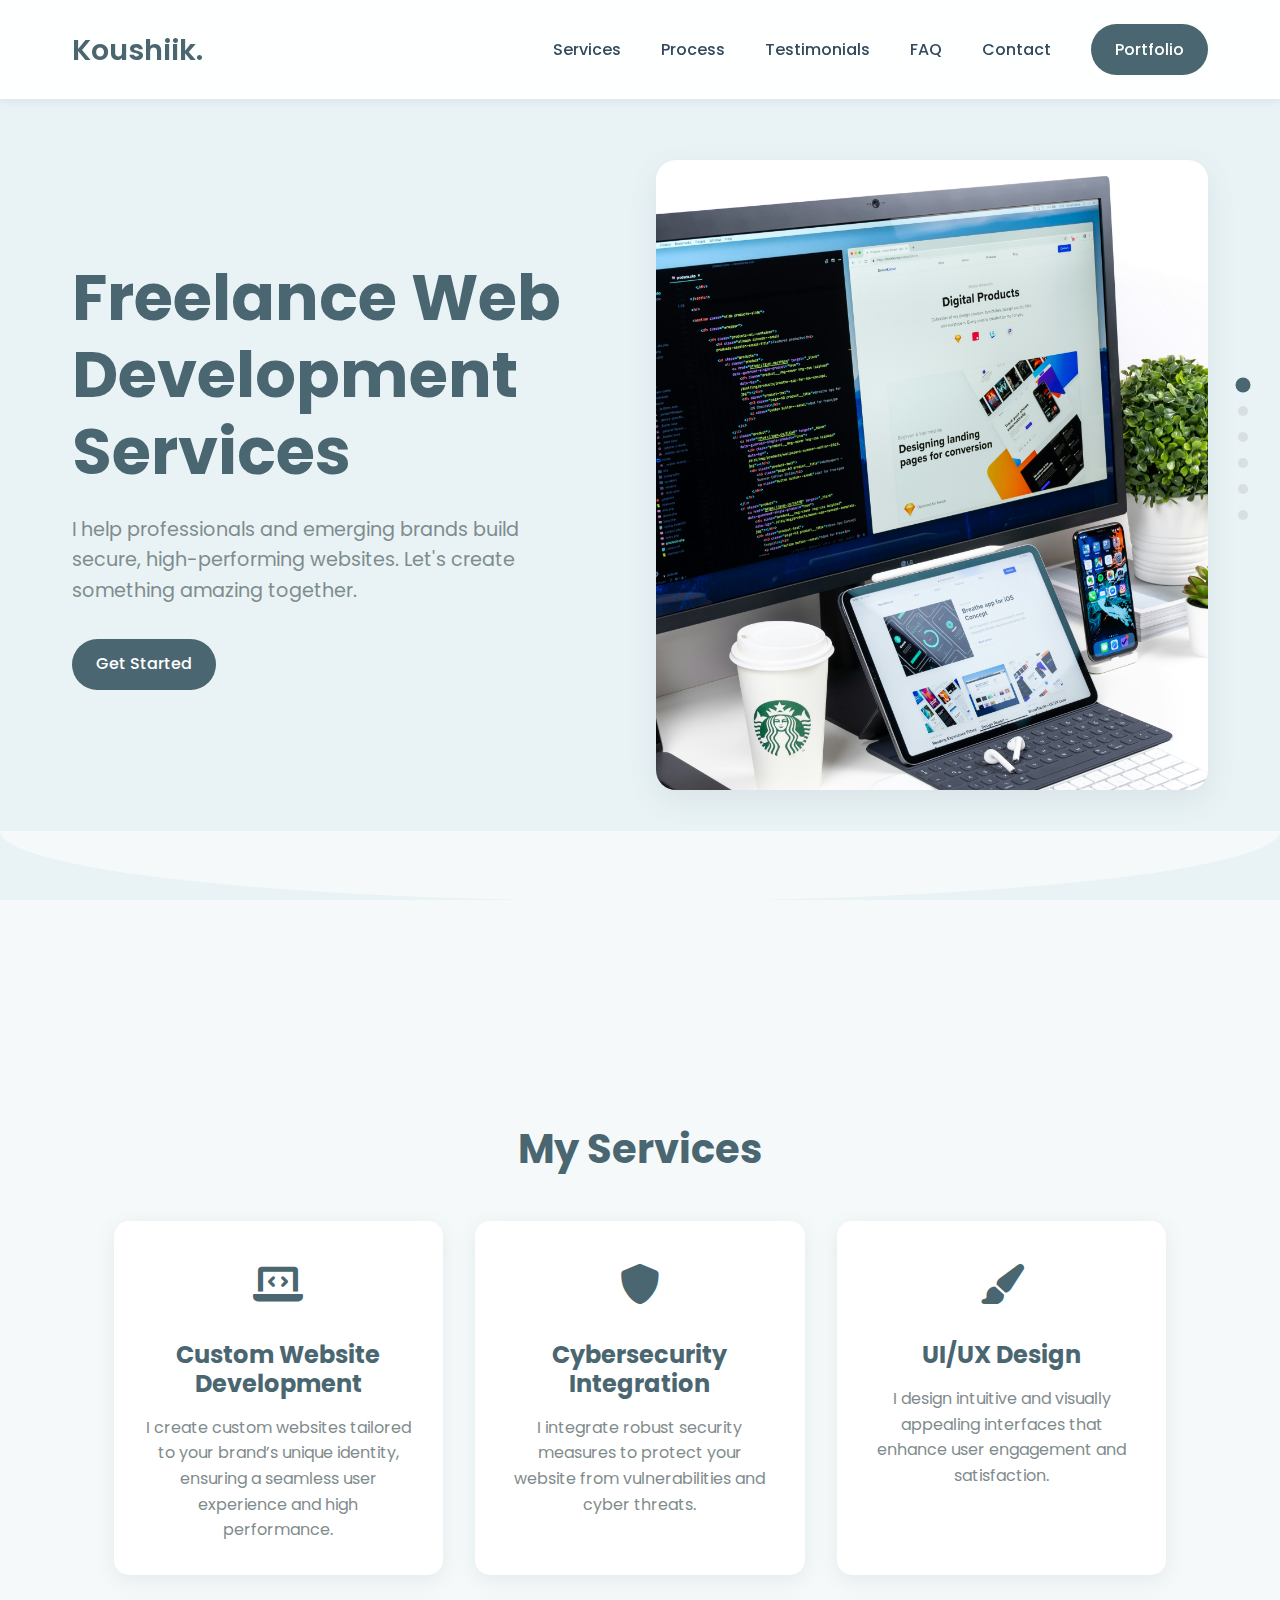
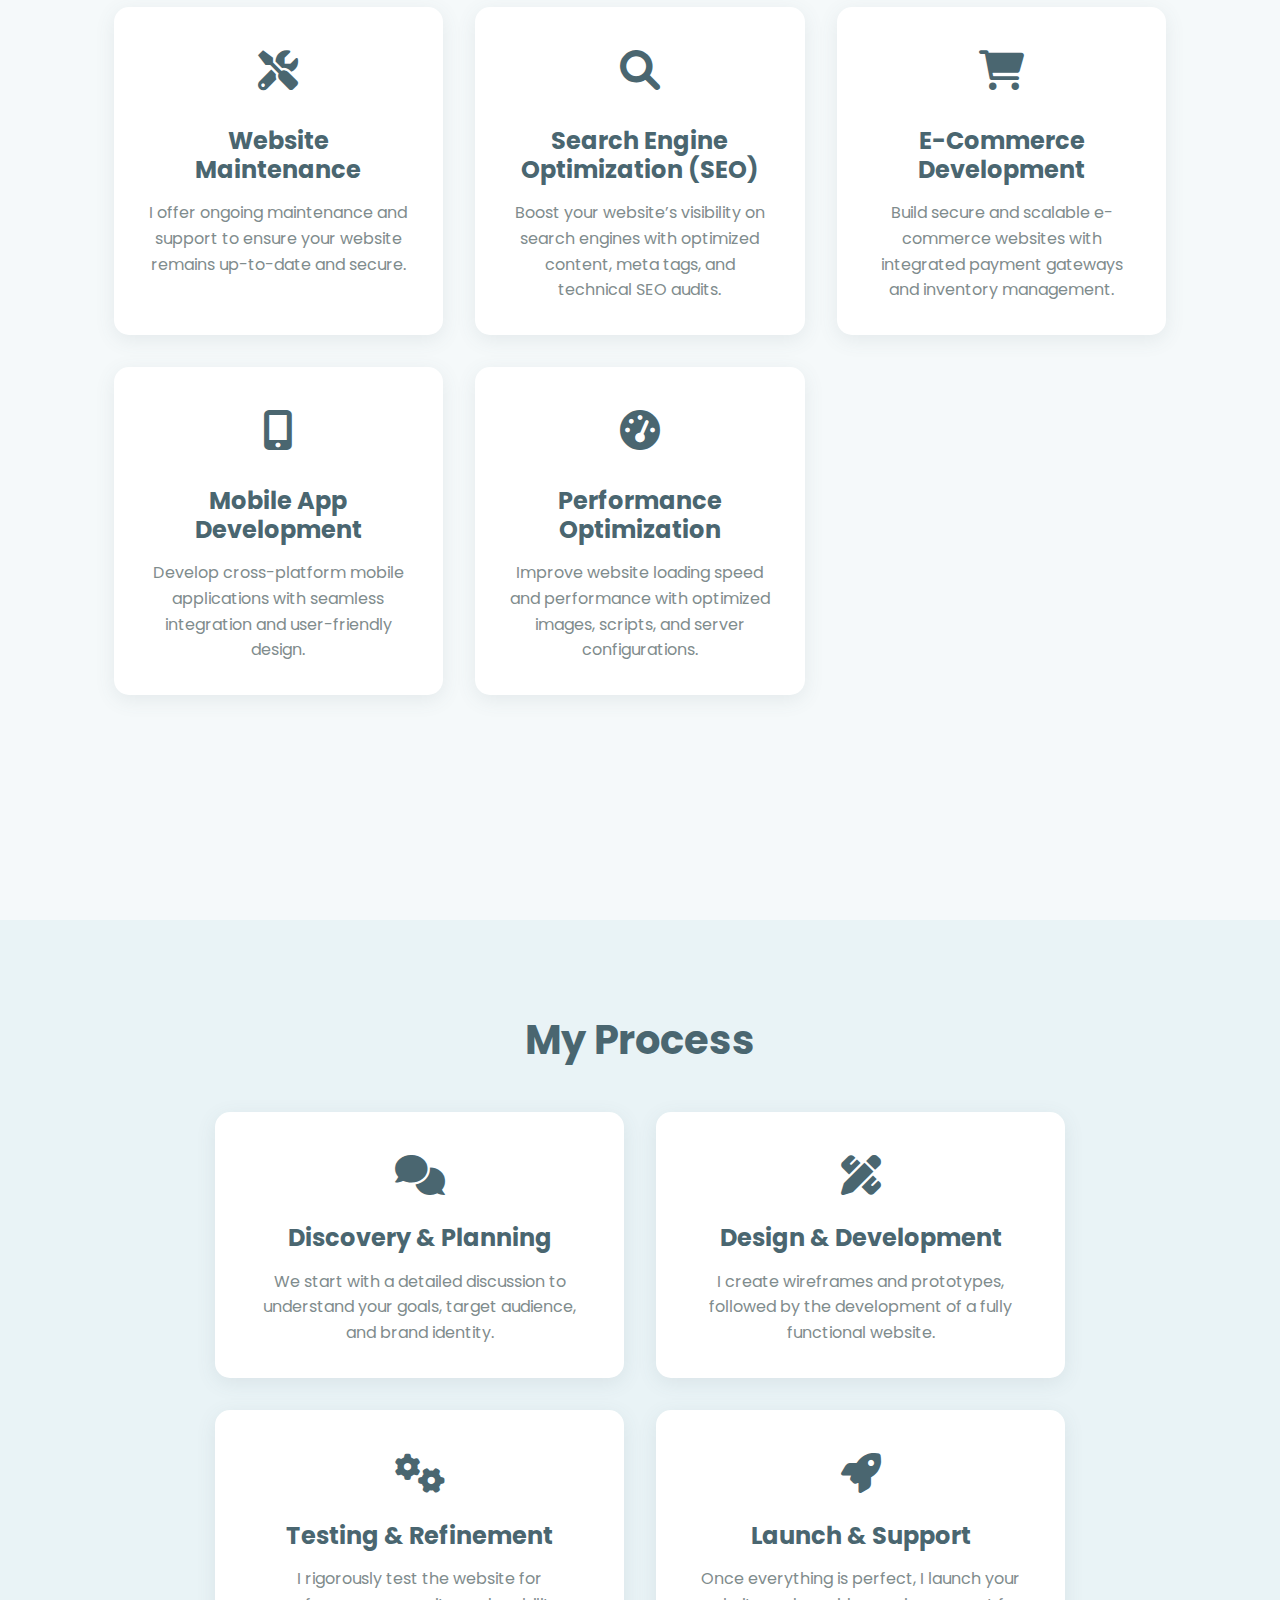
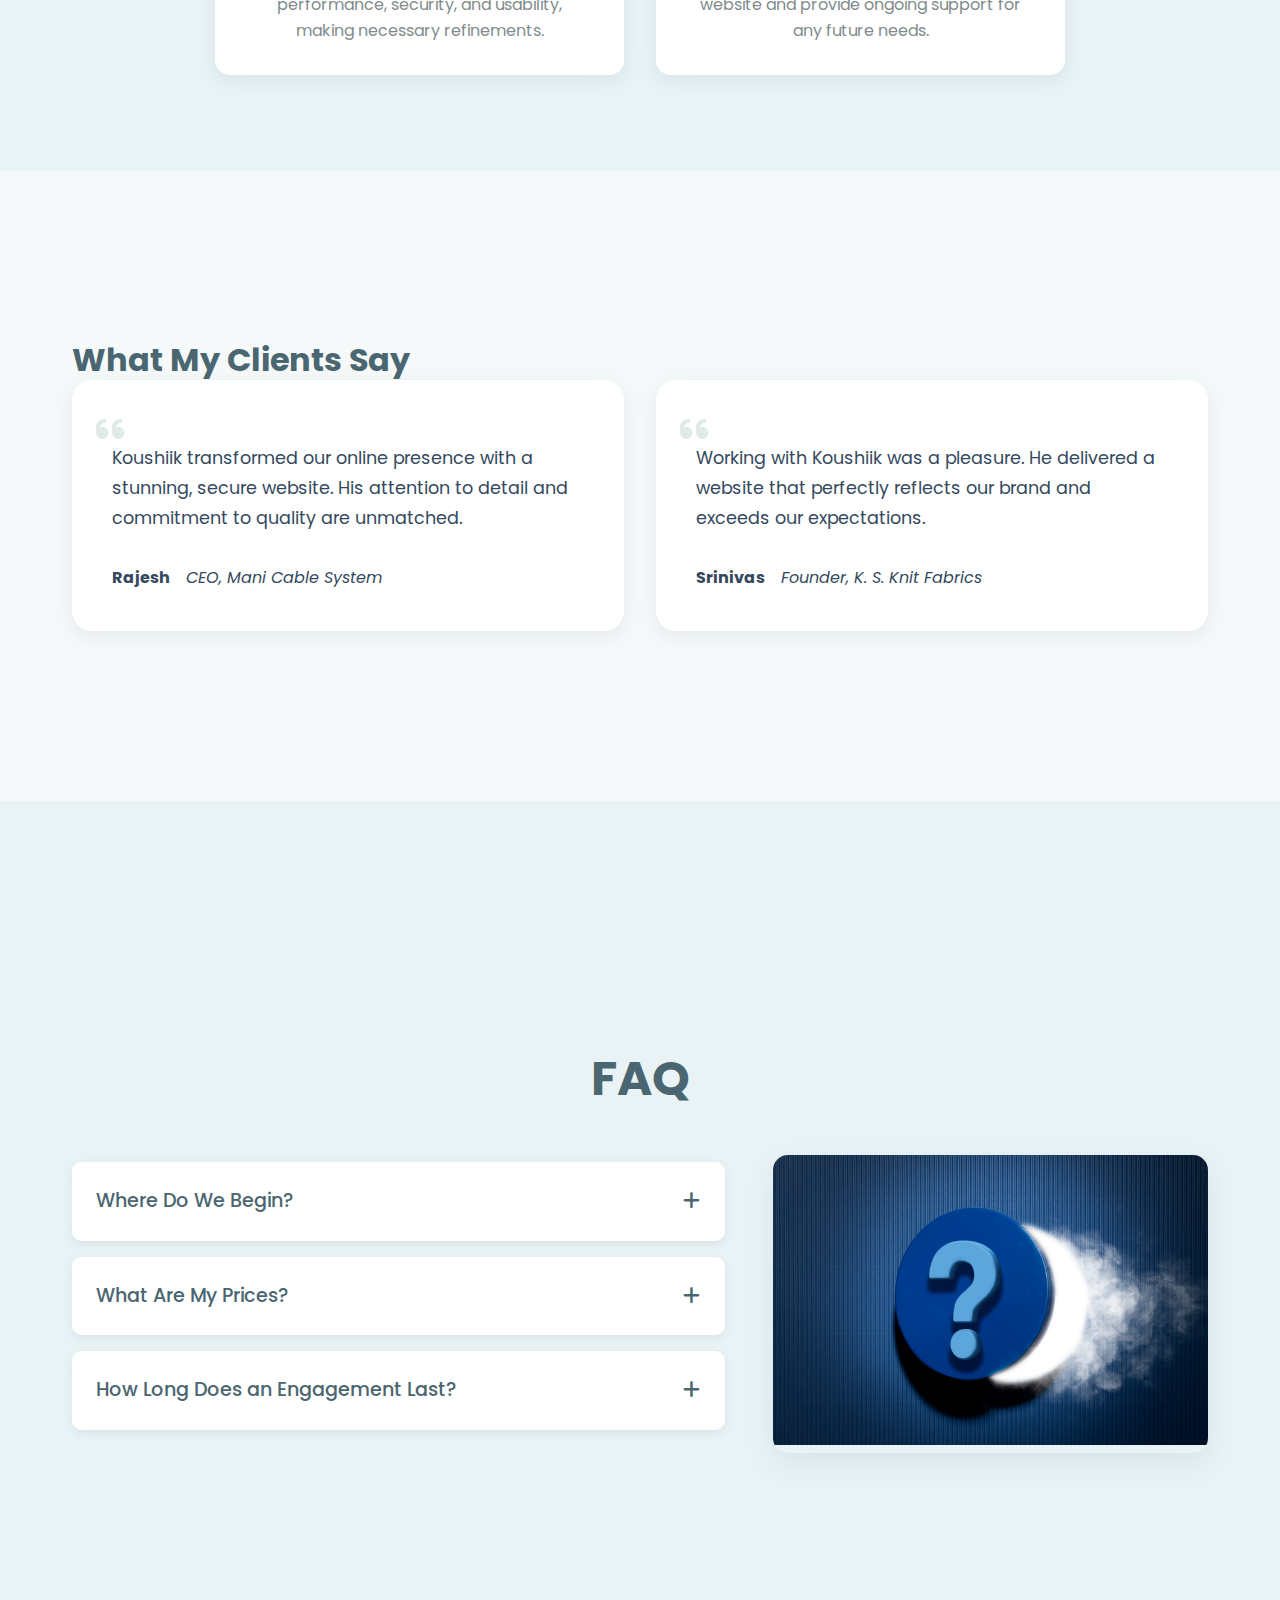
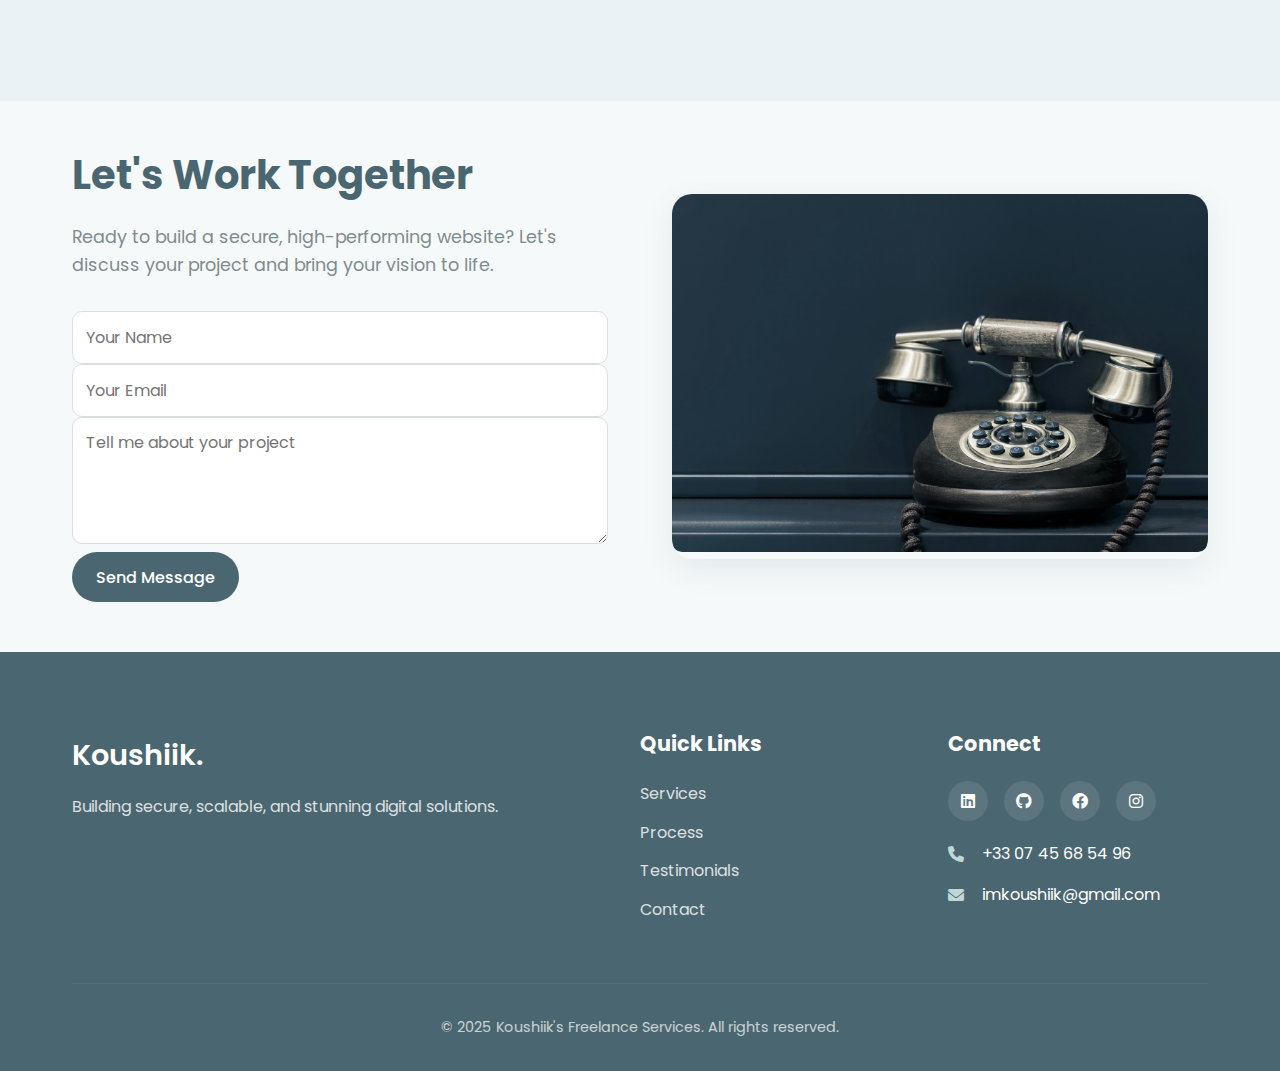
==== commit 4d4586d9: "Css and image changes" ====
--- a/freelance.html
+++ b/freelance.html
@@ -56,7 +56,7 @@
                     <a href="#contact" class="btn primary-btn">Get Started</a>
                 </div>
                 <div class="hero-img">
-                    <img src="img/web.jpg" alt="Web Development Illustration">
+                    <img src="img/Web.jpg" alt="Web Development Illustration">
                 </div>
             </div>
         </div>
--- a/styles.css
+++ b/styles.css
@@ -1135,6 +1135,243 @@
     text-align: center;
     font-size: 0.9rem;
     opacity: 0.7;
+}
+
+/* Footer Contact Info */
+.contact-info {
+    margin-top: 20px;
+}
+
+.contact-info p {
+    margin: 15px 0; /* Increased margin for more space */
+    display: flex;
+    align-items: center;
+    gap: 0.5rem;
+    font-size: 1rem;
+    color: white;
+}
+
+.contact-info i {
+    margin-right: 10px;
+    color: var(--accent); /* Use accent color for icons */
+}
+
+.contact-info a {
+    color: white;
+    text-decoration: none;
+    transition: color 0.3s ease;
+}
+
+.contact-info a:hover {
+    color: var(--accent); /* Use accent color on hover */
+}
+
+/* Services Section */
+.services {
+    background-color: var(--lighter);
+    padding: 6rem 0;
+}
+
+.services h1 {
+    font-size: 2.5rem;
+    color: var(--primary);
+    text-align: center;
+    margin-bottom: 3rem;
+}
+
+.services-grid {
+    display: grid;
+    grid-template-columns: repeat(auto-fit, minmax(300px, 1fr));
+    gap: 2rem;
+    padding: 0 20px;
+}
+
+.service-card {
+    background-color: white;
+    border-radius: 15px;
+    padding: 2rem;
+    text-align: center;
+    box-shadow: 0 5px 20px var(--shadow);
+    transition: transform 0.3s ease, box-shadow 0.3s ease;
+}
+
+.service-card:hover {
+    transform: translateY(-10px);
+    box-shadow: 0 15px 30px var(--shadow);
+}
+
+.service-icon {
+    font-size: 2.5rem;
+    color: var(--primary);
+    margin-bottom: 1.5rem;
+}
+
+.service-card h3 {
+    font-size: 1.5rem;
+    color: var(--primary);
+    margin-bottom: 1rem;
+}
+
+.service-card p {
+    font-size: 1rem;
+    color: var(--text-light);
+    line-height: 1.6;
+}
+
+/* Process Section */
+.process {
+    background-color: var(--light);
+    padding: 6rem 0;
+}
+
+.process h1 {
+    font-size: 2.5rem;
+    color: var(--primary);
+    text-align: center;
+    margin-bottom: 3rem;
+}
+
+.process-steps {
+    display: grid;
+    grid-template-columns: repeat(auto-fit, minmax(300px, 1fr));
+    gap: 2rem;
+    padding: 0 20px;
+}
+
+.step {
+    background-color: white;
+    border-radius: 15px;
+    padding: 2rem;
+    text-align: center;
+    box-shadow: 0 5px 20px var(--shadow);
+    transition: transform 0.3s ease, box-shadow 0.3s ease;
+}
+
+.step:hover {
+    transform: translateY(-10px);
+    box-shadow: 0 15px 30px var(--shadow);
+}
+
+.step-icon {
+    font-size: 2.5rem;
+    color: var(--primary);
+    margin-bottom: 1rem;
+}
+
+.step h3 {
+    font-size: 1.5rem;
+    color: var(--primary);
+    margin-bottom: 1rem;
+}
+
+.step p {
+    font-size: 1rem;
+    color: var(--text-light);
+    line-height: 1.6;
+}
+
+/* Features Section */
+.features {
+    background-color: var(--lighter);
+    padding: 6rem 0;
+}
+
+.features h2 {
+    font-size: 2.5rem;
+    color: var(--primary);
+    text-align: center;
+    margin-bottom: 3rem;
+}
+
+.features-grid {
+    display: grid;
+    grid-template-columns: repeat(auto-fit, minmax(300px, 1fr));
+    gap: 2rem;
+    padding: 0 20px;
+}
+
+.feature-card {
+    background-color: white;
+    border-radius: 15px;
+    padding: 2rem;
+    text-align: center;
+    box-shadow: 0 5px 20px var(--shadow);
+    transition: transform 0.3s ease, box-shadow 0.3s ease;
+}
+
+.feature-card:hover {
+    transform: translateY(-10px);
+    box-shadow: 0 15px 30px var(--shadow);
+}
+
+.feature-icon {
+    font-size: 2.5rem;
+    color: var(--primary);
+    margin-bottom: 1.5rem;
+}
+
+.feature-card h3 {
+    font-size: 1.5rem;
+    color: var(--primary);
+    margin-bottom: 1rem;
+}
+
+.feature-card p {
+    font-size: 1rem;
+    color: var(--text-light);
+    line-height: 1.6;
+}
+
+/* Development Section */
+.development {
+    background-color: var(--light);
+    padding: 6rem 0;
+}
+
+.development h2 {
+    font-size: 2.5rem;
+    color: var(--primary);
+    text-align: center;
+    margin-bottom: 3rem;
+}
+
+.development-steps {
+    display: grid;
+    grid-template-columns: repeat(auto-fit, minmax(300px, 1fr));
+    gap: 2rem;
+    padding: 0 20px;
+}
+
+.step {
+    background-color: white;
+    border-radius: 15px;
+    padding: 2rem;
+    text-align: center;
+    box-shadow: 0 5px 20px var(--shadow);
+    transition: transform 0.3s ease, box-shadow 0.3s ease;
+}
+
+.step:hover {
+    transform: translateY(-10px);
+    box-shadow: 0 15px 30px var(--shadow);
+}
+
+.step-icon {
+    font-size: 2.5rem;
+    color: var(--primary);
+    margin-bottom: 1rem;
+}
+
+.step h3 {
+    font-size: 1.5rem;
+    color: var(--primary);
+    margin-bottom: 1rem;
+}
+
+.step p {
+    font-size: 1rem;
+    color: var(--text-light);
+    line-height: 1.6;
 }
 
 /* Media Queries */
